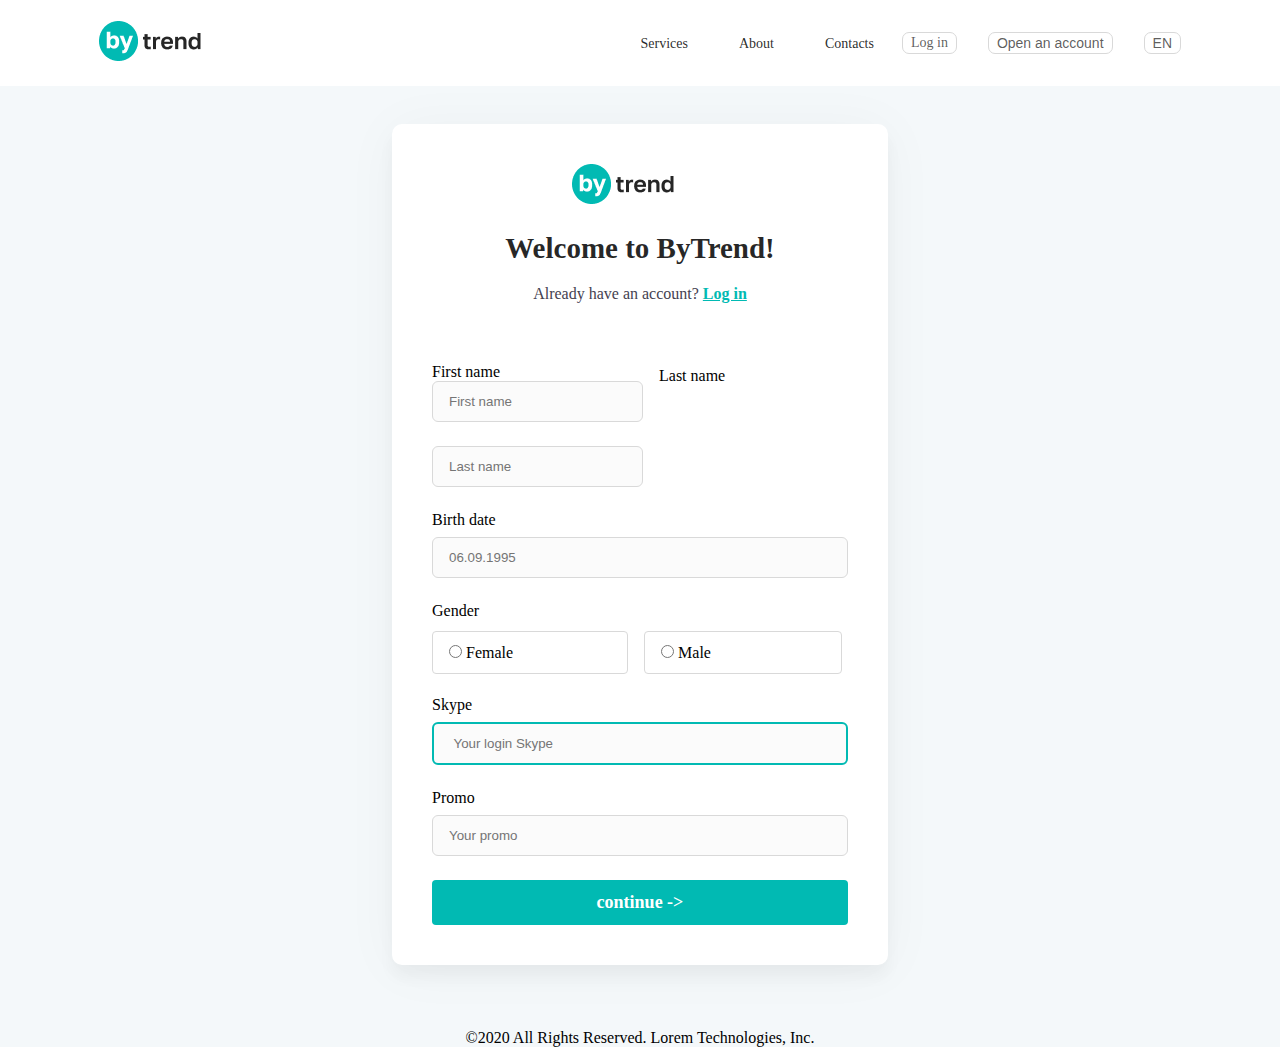
==== index.htm @ 662b0d37 "startting project" ====
<!DOCTYPE html>
<html lang="en">
<head>
    <meta charset="UTF-8">
    <meta name="viewport" content="width=device-width, initial-scale=1.0">
    <link rel="stylesheet" href="./css/main.css">
    <title>Document</title>
</head>
<body>
    <!-- start header -->
    <header>
        <nav class="navbar">
            <div class="fater-1">
                <img src="./img/logo.png" alt="loading">
            </div>
            <div class="fater-2">
                <ul class="header-list">
                    <li><a href="#">Services</a></li>
                    <li><a href="#">About</a></li>
                    <li><a href="#">Contacts</a></li>
                </ul>
               <a class="link" href="./pages/sign up.html">Log in</a>
              <button>Open an account</button>
              <button>EN</button>
            </div>
        </nav>
    </header>
    <!-- end header -->
    <main>
        <!-- start section 1 -->
      <section>
        <div class="container">
            <img class="image" src="./img/logo.png" alt="loading">
            <h1 class="text-2">Welcome to ByTrend!</h1>
            <p class="text-3">Already have an account? <a class="link-2" href="./pages/sign up.html">Log in</a></p>
            <form action="./pages/registratsiya.html"  target="_blank" autocomplete="on">
                <label class="container-label"  for="first">First name</label>
                <br>
                <input class="input-container" name="first name" id="first" required type="text" placeholder="First name">
                <label class="container-label-2" for="last">Last name</label>
                <input class="input-container-2" name="last name" id="last" required type="text" placeholder="Last name">
                <br>
                <label class="container-label-3" for="birth">Birth date</label>
                <input class="input-container-3" name="birthday" id="birth" required type="" placeholder="06.09.1995">
                <p class="text">Gender</p>
               <span class="style">
                <input class="input-container-4" name="gender" required id="female" type="radio">
                <label class="container-label-4" for="female">Female</label>
               </span>
                <span class="style-2">
                    <input class="input-container-5" name="gender" required id="male" type="radio">
                <label class="container-label-5" for="male">Male</label>
                </span>
                <br>
                <label class="container-label-6" for="skype">Skype</label>
                <input class="input-container-6" name="skype" id="skype" type="text" placeholder=" Your login Skype">
                <br>
                <label class="container-label-7" for="promo">Promo</label>
                 <input class="input-container-7" name="promo" id="promo" type="text" placeholder= "Your promo">
                 <br>
                 <input class="btn" src="./pages/registratsiya.html" type="submit" value="continue ->">
            </form>
        </div>
      </section>
      <!-- end section 1 -->
        <p class="text-4">©2020 All Rights Reserved. Lorem Technologies, Inc.</p>
    </main>
</body>
</html>
---- css/main.css ----
* {
    margin: 0;
    padding: 0;
    box-sizing: border-box;
}

body {
    background-color: #F4F8FA;
}

/* start header */
header {
    position: fixed;
    top: 0;
    width: 100%;
}

.navbar {
    max-width: 1366px;
    margin: 0 auto;
    padding: 21px 99px;
    display: flex;
    justify-content: space-between;
    align-items: center;
    background-color: #FFF;
}

.fater-2 {
    display: flex;
    align-items: center;
}

.header-list {
    display: flex;
    list-style: none;
    align-items: center;
}

.header-list li {
    margin-left: 51px;
}

.header-list a {
    text-decoration: none;
    color: rgba(0, 0, 0, 0.85);
    font-size: 14px;
    font-style: normal;
    font-weight: 400;
    line-height: normal;
}

.link {
    text-decoration: none;
    margin-left: 28px;
    color: rgba(0, 0, 0, 0.65);
    font-size: 14px;
    font-style: normal;
    font-weight: 400;
    line-height: normal;
    padding: 2px 8px;
    border: 1px solid #D9D9D9;
    border-radius: 7px;
    background-color: white;
}

.fater-2 button {
    margin-left: 31px;
    color: rgba(0, 0, 0, 0.65);
    font-size: 14px;
    font-style: normal;
    font-weight: 400;
    line-height: normal;
    padding: 2px 8px;
    border: 1px solid #D9D9D9;
    border-radius: 7px;
    background-color: white;

}

/* end header */

/* start container 1 */
.container {
    max-width: 496px;
    margin: 0 auto;
    margin-top: 124px;
    padding: 40px;
    /* text-align: center; */
    border-radius: 10px;
    background: var(--White, #FFF);
    box-shadow: 0px 4px 56px 0px rgba(0, 0, 0, 0.04), 0px 12px 16px 0px rgba(0, 0, 0, 0.04);
}
.image{
    margin-left: 140px;
    margin-bottom: 24px;
}
.text-2{
    text-align: center;
    margin-bottom: 16px;
    color: rgba(0, 0, 0, 0.85);
font-family: Segoe UI;
font-size: 29px;
font-style: normal;
font-weight: 700;
line-height: normal;
}
.text-3{
    text-align: center;
    margin-bottom: 56px;
    color: #444150;
font-size: 16px;
font-style: normal;
font-weight: 400;
line-height: 26px; /* 162.5% */
}
.link-2{
    color: var(--01-bab-3, #01BAB3);
font-family: Segoe UI;
font-size: 16px;
font-style: normal;
font-weight: 600;
line-height: 26px; /* 162.5% */
}
.input-container
 {
    padding: 12px 16px;
    border-radius: 6px;
    border: 1px solid #D9D9D9;
    background: #FBFBFB;
    margin-bottom: 24px;
    margin-right: 16px;
}
.input-container:hover{
    border: 2px solid var(--01-bab-3, #01BAB3);

}
.container-label-2{
    position: absolute;
    top:367px;
}
.input-container-2{
    padding: 12px 16px;
    border-radius: 6px;
    border: 1px solid #D9D9D9;
    background: #FBFBFB;
    margin-bottom: 24px;
}
input-container-2:hover{
    border: 2px solid var(--01-bab-3, #01BAB3);

}
.input-container-3{
width: 100%;
padding: 12px 16px;
border-radius: 6px;
border: 1px solid #D9D9D9;
background: #FBFBFB;
margin-bottom: 24px;
}
.input-container-3:hover{
    border: 2px solid var(--01-bab-3, #01BAB3);

}
.style{
    width: 100%;
    border-radius: 4px;
    border: 1px solid #D9D9D9;
    padding: 12px 110px 12px 16px;
    margin-bottom: 24px;
}
.style:hover{
    border: 2px solid var(--01-bab-3, #01BAB3);
    
}
.style-2{
    width: 100%;
    padding: 12px 130px 12px 16px;
    border-radius: 4px;
    border: 1px solid #D9D9D9;
    margin-left: 16px;
}
.style-2:hover{
    border: 2px solid var(--01-bab-3, #01BAB3);

}
.input-container-6,
.input-container-7{
    width: 100%;
padding: 12px 16px;
border-radius: 6px;
border: 1px solid #D9D9D9;
background: #FBFBFB;
margin-bottom: 24px;

}
.input-container-6,
.input-container-7:hover{
    border: 2px solid var(--01-bab-3, #01BAB3);
    
}
.container-label {
    margin-bottom: 8px;
}

.container-label-2 {
    display: inline;
    margin-bottom: 8px;

}
.text{
    margin-bottom: 24px;
}

.container-label-3,
.container-label-7 {
    display: block;
    margin-bottom: 8px;
}
.container-label-6{
margin-top: 34px;
display: block;
margin-bottom: 8px;
}
.btn{
    width: 100%;
    padding: 12px 151px;
    border-radius: 4px;
background: var(--01-bab-3, #01BAB3);
color: var(--ffffff, #FFF);
text-align: center;
font-family: Segoe UI;
font-size: 18px;
font-style: normal;
font-weight: 600;
line-height: normal;
border: none;
}
/* end container 1 */
.text-4{
    text-align: center;
    margin-top: 64px;
}
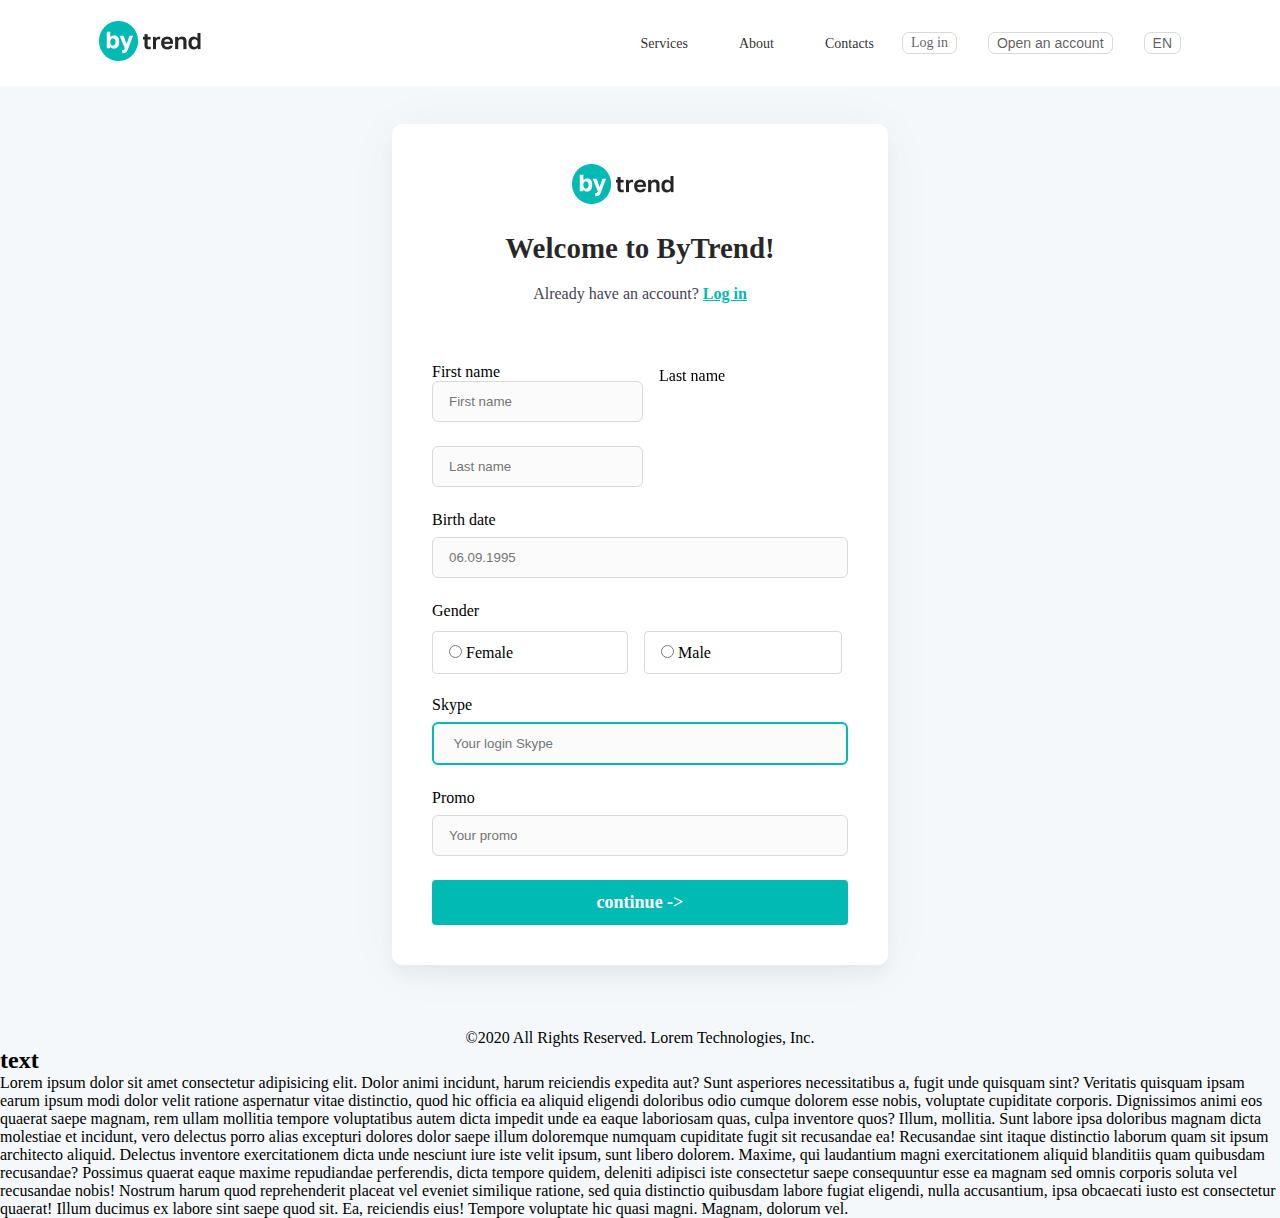
==== commit 97064c56: "text" ====
--- a/index.htm
+++ b/index.htm
@@ -64,6 +64,14 @@
       </section>
       <!-- end section 1 -->
         <p class="text-4">©2020 All Rights Reserved. Lorem Technologies, Inc.</p>
+
+        <section>
+            <div>
+                <h2>text </h2>
+                <p>Lorem ipsum dolor sit amet consectetur adipisicing elit. Dolor animi incidunt, harum reiciendis expedita aut? Sunt asperiores necessitatibus a, fugit unde quisquam sint? Veritatis quisquam ipsam earum ipsum modi dolor velit ratione aspernatur vitae distinctio, quod hic officia ea aliquid eligendi doloribus odio cumque dolorem esse nobis, voluptate cupiditate corporis. Dignissimos animi eos quaerat saepe magnam, rem ullam mollitia tempore voluptatibus autem dicta impedit unde ea eaque laboriosam quas, culpa inventore quos? Illum, mollitia. Sunt labore ipsa doloribus magnam dicta molestiae et incidunt, vero delectus porro alias excepturi dolores dolor saepe illum doloremque numquam cupiditate fugit sit recusandae ea! Recusandae sint itaque distinctio laborum quam sit ipsum architecto aliquid. Delectus inventore exercitationem dicta unde nesciunt iure iste velit ipsum, sunt libero dolorem. Maxime, qui laudantium magni exercitationem aliquid blanditiis quam quibusdam recusandae? Possimus quaerat eaque maxime repudiandae perferendis, dicta tempore quidem, deleniti adipisci iste consectetur saepe consequuntur esse ea magnam sed omnis corporis soluta vel recusandae nobis! Nostrum harum quod reprehenderit placeat vel eveniet similique ratione, sed quia distinctio quibusdam labore fugiat eligendi, nulla accusantium, ipsa obcaecati iusto est consectetur quaerat! Illum ducimus ex labore sint saepe quod sit. Ea, reiciendis eius! Tempore voluptate hic quasi magni. Magnam, dolorum vel.</p>
+            </div>
+        </section>
     </main>
+
 </body>
 </html>